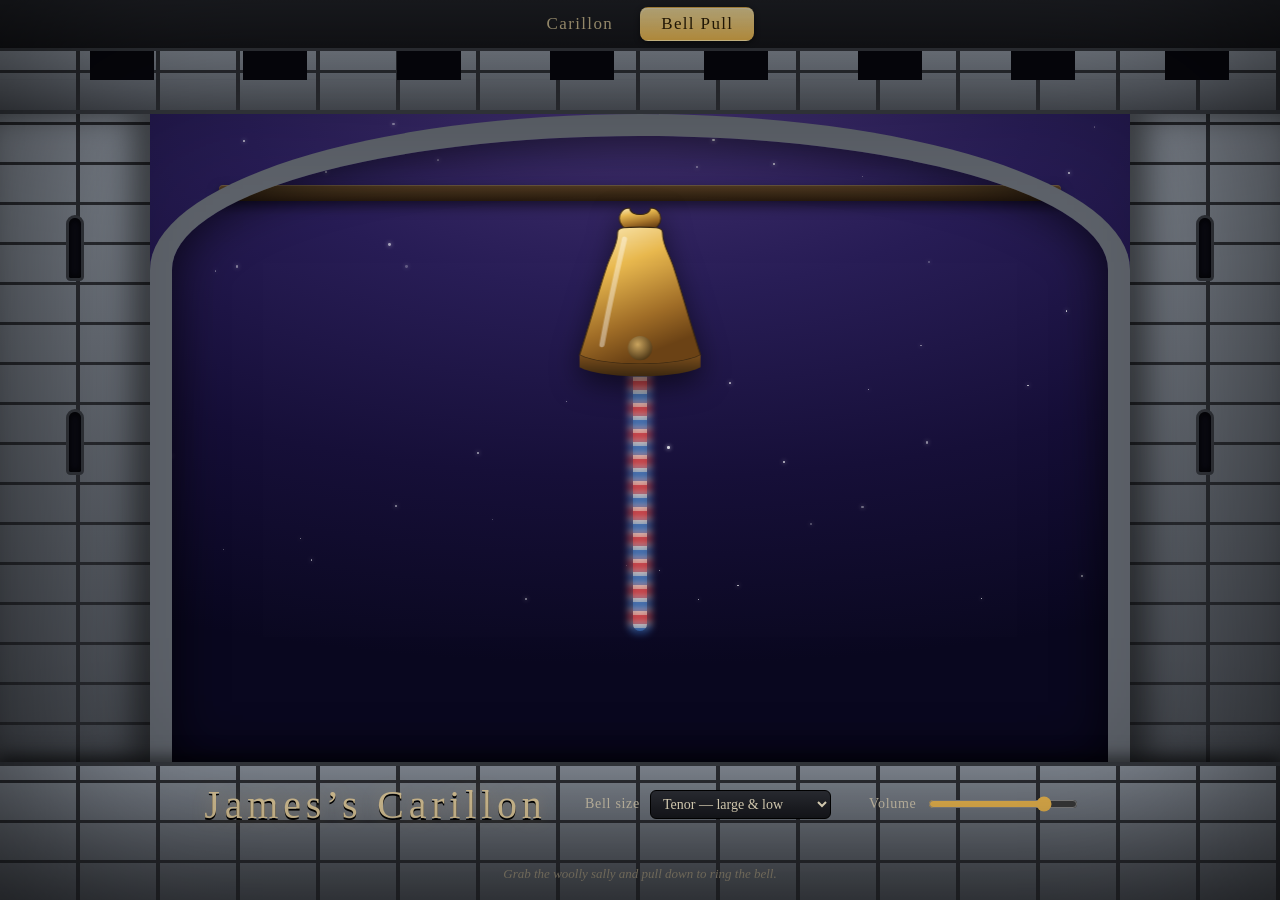
==== ring.html @ b66f0171 "Make the woolly sally the full length of the rope Replace the thin beige rope + fat striped block wi" ====
<!doctype html>
<html lang="en">
<head>
  <meta charset="utf-8" />
  <meta name="viewport" content="width=device-width, initial-scale=1" />
  <title>Bell Pull — James&rsquo;s Carillon</title>
  <meta name="description" content="Pull the woolly sally to ring a big tower bell. Choose the bell size." />
  <link rel="stylesheet" href="styles.css?v=4" />
</head>
<body>
  <!-- Shared SVG gradients for the bell -->
  <svg width="0" height="0" style="position:absolute" aria-hidden="true" focusable="false">
    <defs>
      <linearGradient id="bellGold" x1="0" y1="0" x2="0.35" y2="1">
        <stop offset="0" stop-color="#fff1c4" />
        <stop offset="0.35" stop-color="#e9b94f" />
        <stop offset="0.75" stop-color="#a06d27" />
        <stop offset="1" stop-color="#6b4215" />
      </linearGradient>
      <linearGradient id="bellLip" x1="0" y1="0" x2="0" y2="1">
        <stop offset="0" stop-color="#7a4e1c" />
        <stop offset="1" stop-color="#3c2810" />
      </linearGradient>
      <radialGradient id="clapperGrad" cx="0.4" cy="0.35" r="0.7">
        <stop offset="0" stop-color="#caa45e" />
        <stop offset="1" stop-color="#4a3414" />
      </radialGradient>
    </defs>
  </svg>

  <div class="scene scene--pull">
    <!-- Tab bar: switch between the two instruments -->
    <nav class="tabs" aria-label="Choose instrument">
      <a class="tab" href="index.html">Carillon</a>
      <a class="tab is-active" href="ring.html" aria-current="page">Bell Pull</a>
    </nav>

    <div class="battlement" aria-hidden="true"></div>

    <div class="tower">
      <div class="pillar pillar--left" aria-hidden="true">
        <span class="slit"></span>
        <span class="slit"></span>
      </div>

      <div class="belfry belfry--pull">
        <div class="belfry__sky" id="sky" aria-hidden="true"></div>
        <div class="beam" aria-hidden="true"></div>

        <!-- The big bell, its rope and the woolly sally -->
        <div class="ringer" id="ringer">
          <div class="bigbell" id="bigbell"></div>
          <div class="sally" id="sally"></div>
        </div>

        <div class="belfry__arch" aria-hidden="true"></div>
      </div>

      <div class="pillar pillar--right" aria-hidden="true">
        <span class="slit"></span>
        <span class="slit"></span>
      </div>
    </div>

    <div class="base">
      <div class="nameplate">James&rsquo;s Carillon</div>
      <div class="controls">
        <div class="control">
          <label for="size">Bell size</label>
          <select id="size"></select>
        </div>
        <div class="control">
          <label for="vol">Volume</label>
          <input id="vol" type="range" min="0" max="100" value="80" />
        </div>
      </div>
      <p class="hint">Grab the woolly sally and pull down to ring the bell.</p>
    </div>
  </div>

  <script src="pull.js?v=2" defer></script>
</body>
</html>
---- styles.css ----
:root {
  --stone-1: #818892;
  --stone-2: #5f646c;
  --stone-3: #474b52;
  --stone-4: #34373d;
  --mortar: #2a2c31;
  --gold: #ffe9a8;
  --bg: #07070d;
}

* { box-sizing: border-box; }

html, body { height: 100%; }

body {
  margin: 0;
  font-family: ui-serif, Georgia, "Times New Roman", serif;
  background: var(--bg);
  color: #e8e2d4;
  overflow: hidden;
  -webkit-user-select: none;
  user-select: none;
}

/* ---------- overall frame ---------- */
.scene {
  position: relative;
  height: 100vh;
  height: 100dvh;
  display: grid;
  grid-template-rows: auto clamp(38px, 7vh, 74px) 1fr auto;
}

.scene::after {
  /* soft vignette to give the stone depth */
  content: "";
  position: fixed;
  inset: 0;
  pointer-events: none;
  box-shadow: inset 0 0 220px rgba(0, 0, 0, 0.7);
  z-index: 6;
}

/* Shared masonry texture for stonework */
.battlement,
.pillar,
.base {
  background-color: var(--stone-2);
  background-image:
    repeating-linear-gradient(0deg, transparent 0 37px, var(--mortar) 37px 40px),
    repeating-linear-gradient(90deg, transparent 0 76px, var(--mortar) 76px 80px),
    linear-gradient(180deg, var(--stone-1), var(--stone-3));
}

/* ---------- battlement (top crown) ---------- */
.battlement {
  position: relative;
  z-index: 4;
  border-bottom: 4px solid var(--stone-4);
  box-shadow: 0 6px 14px rgba(0, 0, 0, 0.5);
  -webkit-mask:
    repeating-linear-gradient(to right, #000 0 7%, transparent 7% 12%) top / 100% 46% no-repeat,
    linear-gradient(#000, #000) bottom / 100% 54% no-repeat;
  mask:
    repeating-linear-gradient(to right, #000 0 7%, transparent 7% 12%) top / 100% 46% no-repeat,
    linear-gradient(#000, #000) bottom / 100% 54% no-repeat;
}

/* ---------- tower body & pillars ---------- */
.tower {
  position: relative;
  z-index: 2;
  display: grid;
  grid-template-columns: clamp(46px, 12vw, 150px) 1fr clamp(46px, 12vw, 150px);
  min-height: 0;
}

.pillar {
  position: relative;
}
.pillar--left { box-shadow: inset -18px 0 30px rgba(0, 0, 0, 0.5); }
.pillar--right { box-shadow: inset 18px 0 30px rgba(0, 0, 0, 0.5); }

.slit {
  position: absolute;
  left: 50%;
  transform: translateX(-50%);
  width: clamp(8px, 1vw, 12px);
  height: clamp(38px, 7vh, 60px);
  background: #0c0c16;
  border-radius: 7px 7px 2px 2px;
  box-shadow: 0 0 0 3px var(--stone-4), inset 0 0 8px #000;
}
.pillar .slit:nth-child(1) { top: 16%; }
.pillar .slit:nth-child(2) { top: 46%; }

/* ---------- belfry (the opening the bells hang in) ---------- */
.belfry {
  position: relative;
  overflow: hidden;
  background: #0c0a1e;
}

.belfry__sky {
  position: absolute;
  inset: 0;
  background: radial-gradient(125% 85% at 50% 0%,
    #41306f 0%, #281d56 32%, #160f38 66%, #0a0820 100%);
}

.star {
  position: absolute;
  background: #fff;
  border-radius: 50%;
  box-shadow: 0 0 4px #fff;
}

/* stone arch ring framing the top of the opening */
.belfry__arch {
  position: absolute;
  inset: 0;
  border: clamp(12px, 2vw, 22px) solid var(--stone-2);
  border-bottom: none;
  border-radius: 50% 50% 0 0 / 24% 24% 0 0;
  box-shadow: inset 0 0 50px rgba(0, 0, 0, 0.7);
  pointer-events: none;
  z-index: 3;
}

/* the headstock beam the bells hang from */
.beam {
  position: absolute;
  top: clamp(34px, 11%, 104px);
  left: 7%;
  right: 7%;
  height: clamp(12px, 1.8vh, 18px);
  background: linear-gradient(180deg, #523c22, #271a0e);
  border-radius: 4px;
  box-shadow: 0 5px 12px rgba(0, 0, 0, 0.55), inset 0 1px 0 rgba(255, 255, 255, 0.12);
  z-index: 1;
}

.bells {
  position: absolute;
  left: 0;
  right: 0;
  top: clamp(40px, 11%, 110px);
  bottom: 5%;
  display: flex;
  align-items: flex-start;
  justify-content: center;
  gap: clamp(4px, 1.3vw, 22px);
  padding: 0 6%;
  z-index: 2;
}

/* ---------- a single bell ---------- */
.bell {
  --w: 80px;
  width: var(--w);
  flex: 0 0 auto;
  margin: 0;
  padding: 0;
  border: none;
  background: none;
  cursor: pointer;
  display: flex;
  flex-direction: column;
  align-items: center;
  position: relative;
  -webkit-tap-highlight-color: transparent;
}

.bell__rope {
  width: 4px;
  height: clamp(6px, 1.6vh, 18px);
  background: linear-gradient(180deg, #4a3415, #2a1d0d);
  border-radius: 2px;
}

.bell__pivot {
  width: 100%;
  transform-origin: 50% 6%;
  animation: sway 4s ease-in-out infinite;
  will-change: transform;
}

.bell svg {
  display: block;
  width: 100%;
  height: auto;
  filter: drop-shadow(0 6px 7px rgba(0, 0, 0, 0.55));
}

.bell svg .metal {
  fill: url(#bellGold);
  stroke: #3a2810;
  stroke-width: 0.6;
}

.bell__halo {
  position: absolute;
  top: 4%;
  left: 50%;
  width: 150%;
  aspect-ratio: 1;
  transform: translate(-50%, -8%) scale(0.6);
  border-radius: 50%;
  background: radial-gradient(circle, rgba(255, 224, 150, 0.6), transparent 62%);
  opacity: 0;
  pointer-events: none;
  z-index: -1;
}

.bell__key {
  margin-top: clamp(6px, 1.4vh, 12px);
  font-family: ui-monospace, "SF Mono", Menlo, monospace;
  font-size: clamp(11px, 1.4vw, 16px);
  line-height: 1;
  color: var(--gold);
  background: linear-gradient(180deg, #2c2e35, #16171c);
  border: 1px solid #000;
  border-radius: 6px;
  padding: 5px 0 6px;
  width: clamp(24px, 2.6vw, 36px);
  text-align: center;
  box-shadow: 0 2px 0 #000, inset 0 1px 0 rgba(255, 255, 255, 0.16);
  transition: transform 0.08s ease;
}

/* ---------- ringing state ---------- */
.bell.is-ringing .bell__pivot {
  animation: ring 0.9s cubic-bezier(0.36, 0.07, 0.19, 0.97);
}
.bell.is-ringing .bell__halo {
  animation: halo 0.7s ease-out;
}
.bell.is-ringing .bell__key {
  background: linear-gradient(180deg, #ffe9a8, #e8b54e);
  color: #2e2008;
  transform: translateY(2px);
  box-shadow: 0 0 14px rgba(255, 214, 120, 0.7), inset 0 1px 0 rgba(255, 255, 255, 0.4);
}

@keyframes sway {
  0%, 100% { transform: rotate(-1.4deg); }
  50% { transform: rotate(1.4deg); }
}

@keyframes ring {
  0% { transform: rotate(0deg); }
  10% { transform: rotate(13deg); }
  28% { transform: rotate(-10deg); }
  46% { transform: rotate(7deg); }
  64% { transform: rotate(-4.5deg); }
  82% { transform: rotate(2deg); }
  100% { transform: rotate(0deg); }
}

@keyframes halo {
  0% { opacity: 0.9; transform: translate(-50%, -8%) scale(0.55); }
  100% { opacity: 0; transform: translate(-50%, -8%) scale(1.3); }
}

@media (prefers-reduced-motion: reduce) {
  .bell__pivot { animation: none; }
  .bell.is-ringing .bell__pivot { animation: none; }
}

/* ---------- base & controls ---------- */
.base {
  position: relative;
  z-index: 4;
  border-top: 4px solid var(--stone-4);
  box-shadow: 0 -6px 14px rgba(0, 0, 0, 0.5);
  padding: clamp(10px, 1.6vh, 18px) clamp(14px, 4vw, 44px) clamp(12px, 2vh, 20px);
  display: flex;
  align-items: center;
  justify-content: center;
  flex-wrap: wrap;
  gap: clamp(14px, 3vw, 44px);
}

.nameplate {
  font-size: clamp(20px, 3.4vw, 40px);
  letter-spacing: 0.12em;
  padding-left: 0.12em;
  color: #ddc89a;
  text-shadow: 0 2px 0 #000, 0 0 18px rgba(255, 210, 120, 0.3);
  white-space: nowrap;
}

.controls {
  display: flex;
  align-items: center;
  justify-content: center;
  flex-wrap: wrap;
  gap: clamp(14px, 3vw, 38px);
}

.control {
  display: flex;
  align-items: center;
  gap: 10px;
  font-size: 14px;
  letter-spacing: 0.05em;
  color: #cdc4ad;
}

.control input[type="range"] {
  width: clamp(90px, 12vw, 150px);
  accent-color: #e8b54e;
  cursor: pointer;
}

.control output {
  min-width: 1.6em;
  text-align: center;
  color: var(--gold);
  font-variant-numeric: tabular-nums;
}

.hint {
  flex-basis: 100%;
  margin: 0;
  text-align: center;
  font-size: 13px;
  font-style: italic;
  color: #9a917c;
}

/* ---------- tab bar ---------- */
.tabs {
  display: flex;
  justify-content: center;
  gap: 6px;
  padding: 7px 6px;
  background: linear-gradient(180deg, #23252b, #141519);
  border-bottom: 3px solid var(--stone-4);
  position: relative;
  z-index: 5;
}
.tab {
  font-family: ui-serif, Georgia, "Times New Roman", serif;
  font-size: clamp(13px, 1.6vw, 17px);
  letter-spacing: 0.08em;
  color: #cdbd92;
  text-decoration: none;
  padding: 6px 20px;
  border-radius: 8px;
  border: 1px solid transparent;
  transition: color 0.15s, background 0.15s;
}
.tab:hover {
  color: var(--gold);
  background: rgba(255, 255, 255, 0.06);
}
.tab.is-active {
  color: #2e2008;
  background: linear-gradient(180deg, #ffe9a8, #e8b54e);
  box-shadow: inset 0 1px 0 rgba(255, 255, 255, 0.4), 0 2px 6px rgba(0, 0, 0, 0.45);
}

/* ---------- controls: select ---------- */
.control select {
  font-family: ui-serif, Georgia, serif;
  font-size: 14px;
  color: #f0e6c8;
  background: linear-gradient(180deg, #2c2e35, #16171c);
  border: 1px solid #000;
  border-radius: 6px;
  padding: 5px 8px;
  cursor: pointer;
}

/* ---------- bell-pull page ---------- */
.ringer {
  position: absolute;
  left: 0;
  right: 0;
  top: clamp(40px, 11%, 110px);
  bottom: 3%;
  z-index: 2;
  touch-action: none;
}

.bigbell {
  position: absolute;
  left: 50%;
  top: 0;
  transform: translateX(-50%);
  transform-origin: 50% 10%;
  z-index: 3;
  will-change: transform;
  pointer-events: none;
}
.bigbell svg {
  display: block;
  width: 100%;
  height: auto;
  filter: drop-shadow(0 10px 14px rgba(0, 0, 0, 0.55));
}
.bigbell svg .metal {
  fill: url(#bellGold);
  stroke: #3a2810;
  stroke-width: 0.6;
}
.bigbell__halo {
  position: absolute;
  left: 50%;
  top: 34%;
  width: 150%;
  aspect-ratio: 1;
  transform: translate(-50%, -50%) scale(0.6);
  border-radius: 50%;
  background: radial-gradient(circle, rgba(255, 224, 150, 0.6), transparent 62%);
  opacity: 0;
  pointer-events: none;
  z-index: -1;
}
.bigbell.is-ringing .bigbell__halo {
  animation: halo-big 0.8s ease-out;
}
.bigbell.springing {
  transition: transform 0.9s cubic-bezier(0.18, 1.45, 0.5, 1);
}

@keyframes halo-big {
  0% { opacity: 0.85; transform: translate(-50%, -50%) scale(0.55); }
  100% { opacity: 0; transform: translate(-50%, -50%) scale(1.35); }
}

/* The whole rope is the woolly sally: full length, coloured all the way down,
   at twice the old 7px rope width. */
.sally {
  position: absolute;
  left: 50%;
  width: 14px;
  transform: translateX(-50%);
  z-index: 2;
  cursor: grab;
  border-radius: 7px;
  box-shadow: inset 0 0 6px rgba(0, 0, 0, 0.28);
  background: repeating-linear-gradient(
    180deg,
    #c0303a 0 9px, #efe6d0 9px 13px, #2f5fa8 13px 22px, #efe6d0 22px 26px
  );
}
.sally::before {
  /* soft, fuzzy wool the whole length */
  content: "";
  position: absolute;
  inset: -3px -5px;
  border-radius: 9px;
  background: inherit;
  filter: blur(3.5px);
  opacity: 0.6;
  z-index: -1;
}
.sally.is-grabbing {
  cursor: grabbing;
}

.ringer.springing .sally {
  transition: height 0.7s cubic-bezier(0.2, 1.25, 0.4, 1);
}
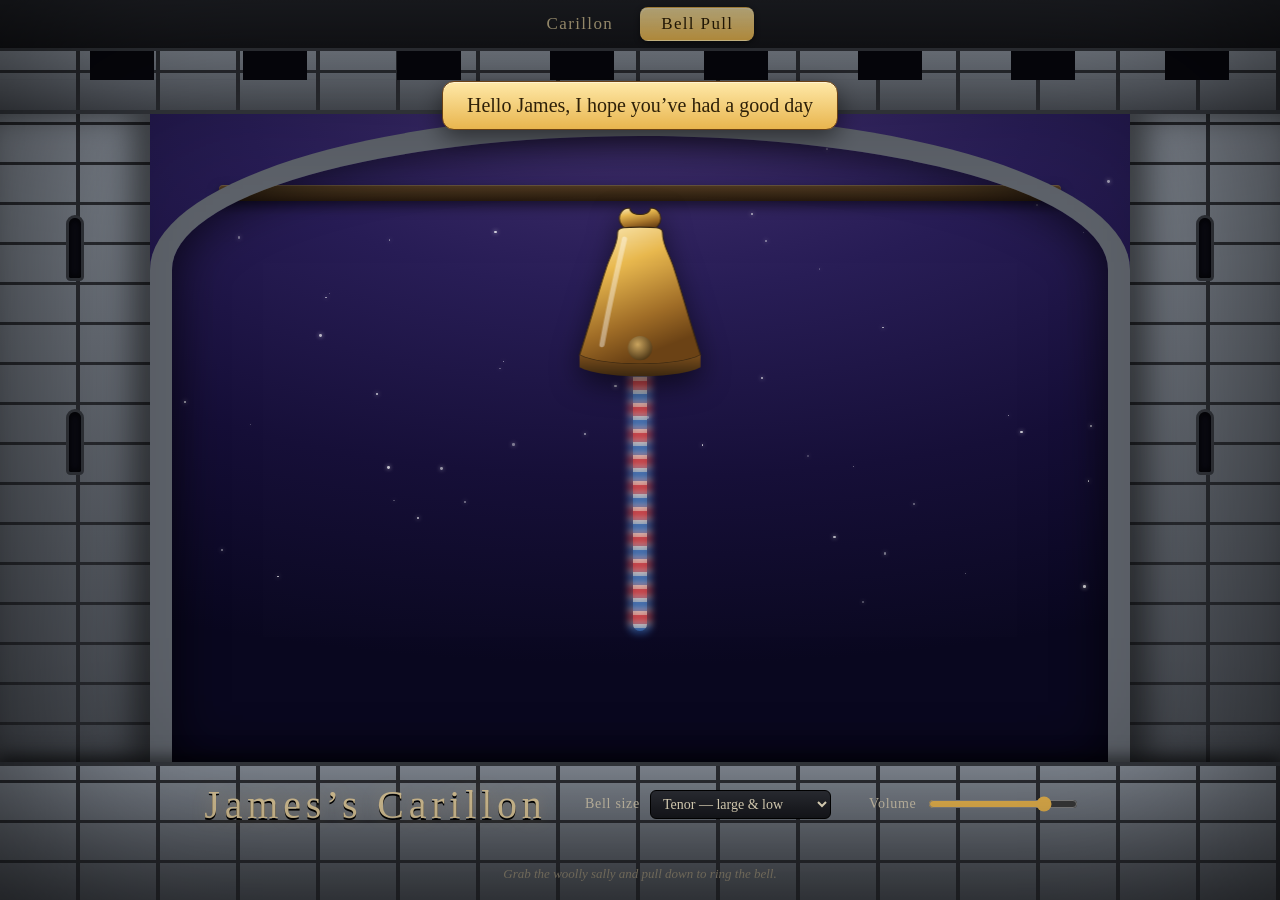
==== commit 0e4f8093: "Add a welcome message on every page load A themed gold banner reading "Hello James, I hope you've ha" ====
--- a/ring.html
+++ b/ring.html
@@ -5,7 +5,7 @@
   <meta name="viewport" content="width=device-width, initial-scale=1" />
   <title>Bell Pull — James&rsquo;s Carillon</title>
   <meta name="description" content="Pull the woolly sally to ring a big tower bell. Choose the bell size." />
-  <link rel="stylesheet" href="styles.css?v=4" />
+  <link rel="stylesheet" href="styles.css?v=5" />
 </head>
 <body>
   <!-- Shared SVG gradients for the bell -->
@@ -78,6 +78,7 @@
     </div>
   </div>
 
+  <script src="welcome.js?v=1" defer></script>
   <script src="pull.js?v=2" defer></script>
 </body>
 </html>
--- a/styles.css
+++ b/styles.css
@@ -464,3 +464,40 @@
 .ringer.springing .sally {
   transition: height 0.7s cubic-bezier(0.2, 1.25, 0.4, 1);
 }
+
+/* ---------- welcome message (shown on every page load) ---------- */
+.welcome {
+  position: fixed;
+  top: clamp(58px, 9vh, 96px);
+  left: 50%;
+  z-index: 50;
+  max-width: min(90vw, 470px);
+  text-align: center;
+  font-family: ui-serif, Georgia, "Times New Roman", serif;
+  font-size: clamp(15px, 2vw, 20px);
+  color: #2e2008;
+  background: linear-gradient(180deg, #ffe9a8, #e8b54e);
+  border: 1px solid #6b4215;
+  border-radius: 12px;
+  padding: 12px 24px;
+  box-shadow: 0 8px 24px rgba(0, 0, 0, 0.5), inset 0 1px 0 rgba(255, 255, 255, 0.5);
+  opacity: 0;
+  transform: translate(-50%, -12px);
+  pointer-events: none;
+  cursor: pointer;
+  transition: opacity 0.5s ease, transform 0.5s cubic-bezier(0.2, 1.1, 0.4, 1);
+}
+.welcome.is-shown {
+  opacity: 1;
+  transform: translate(-50%, 0);
+  pointer-events: auto;
+}
+.welcome.is-hiding {
+  opacity: 0;
+  transform: translate(-50%, -12px);
+}
+@media (prefers-reduced-motion: reduce) {
+  .welcome {
+    transition: opacity 0.3s ease;
+  }
+}
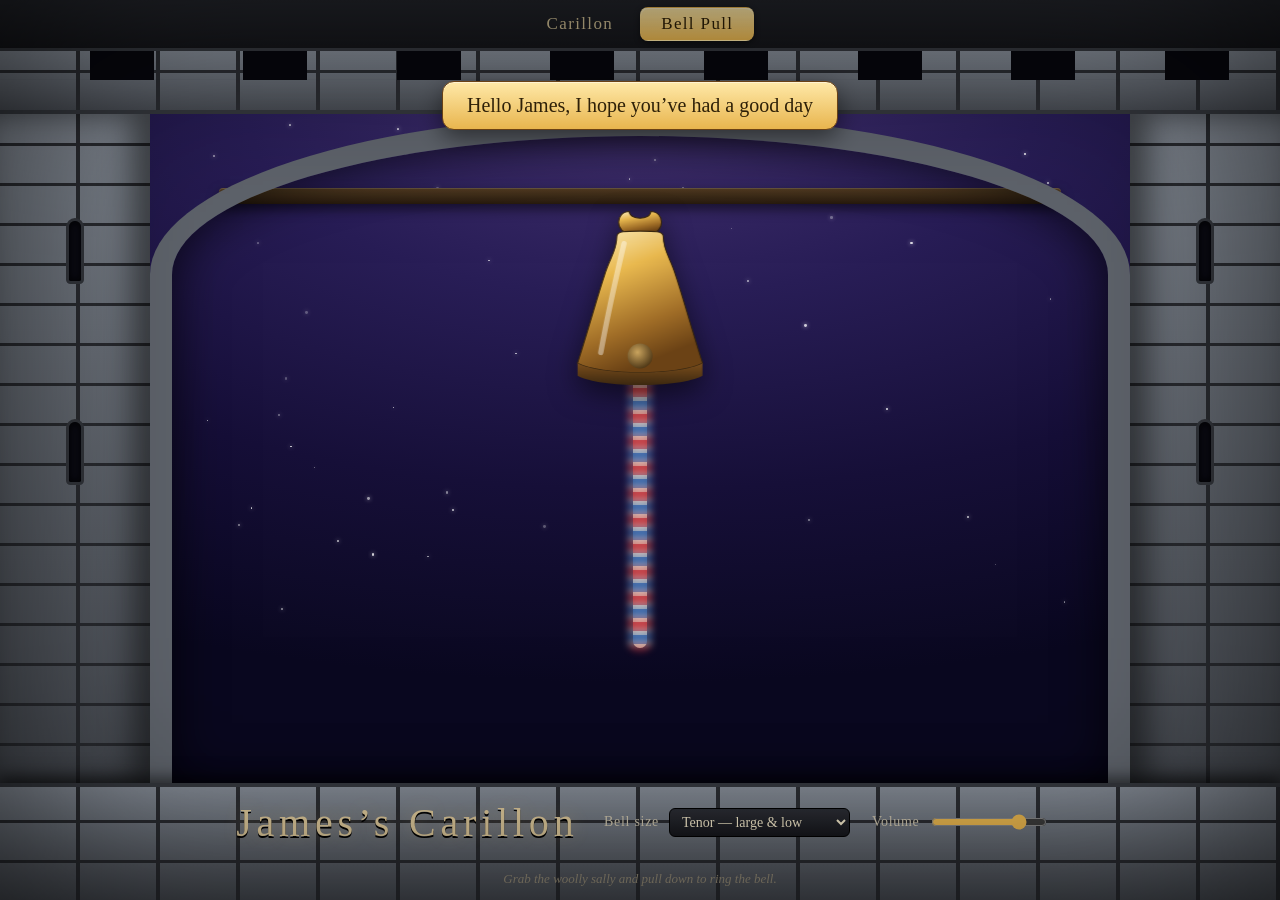
==== commit fc850ec7: "Carillon: fart mode, two-row layout at 12+, and "8 bells on E" - 💨 Fart mode (fun button): swaps the" ====
--- a/ring.html
+++ b/ring.html
@@ -5,7 +5,7 @@
   <meta name="viewport" content="width=device-width, initial-scale=1" />
   <title>Bell Pull — James&rsquo;s Carillon</title>
   <meta name="description" content="Pull the woolly sally to ring a big tower bell. Choose the bell size." />
-  <link rel="stylesheet" href="styles.css?v=5" />
+  <link rel="stylesheet" href="styles.css?v=6" />
 </head>
 <body>
   <!-- Shared SVG gradients for the bell -->
--- a/styles.css
+++ b/styles.css
@@ -273,12 +273,12 @@
   z-index: 4;
   border-top: 4px solid var(--stone-4);
   box-shadow: 0 -6px 14px rgba(0, 0, 0, 0.5);
-  padding: clamp(10px, 1.6vh, 18px) clamp(14px, 4vw, 44px) clamp(12px, 2vh, 20px);
+  padding: clamp(8px, 1.3vh, 15px) clamp(12px, 3vw, 36px) clamp(8px, 1.4vh, 15px);
   display: flex;
   align-items: center;
   justify-content: center;
   flex-wrap: wrap;
-  gap: clamp(14px, 3vw, 44px);
+  gap: clamp(10px, 2vw, 28px);
 }
 
 .nameplate {
@@ -295,7 +295,7 @@
   align-items: center;
   justify-content: center;
   flex-wrap: wrap;
-  gap: clamp(14px, 3vw, 38px);
+  gap: clamp(10px, 2vw, 22px);
 }
 
 .control {
@@ -308,7 +308,7 @@
 }
 
 .control input[type="range"] {
-  width: clamp(90px, 12vw, 150px);
+  width: clamp(76px, 9vw, 116px);
   accent-color: #e8b54e;
   cursor: pointer;
 }
@@ -501,3 +501,67 @@
     transition: opacity 0.3s ease;
   }
 }
+
+/* ---------- toggle buttons (8-on-E, fart mode) ---------- */
+.control--toggles {
+  gap: 8px;
+}
+.toggle-btn {
+  font-family: ui-serif, Georgia, "Times New Roman", serif;
+  font-size: 13px;
+  letter-spacing: 0.03em;
+  color: #cdc4ad;
+  background: linear-gradient(180deg, #2c2e35, #16171c);
+  border: 1px solid #000;
+  border-radius: 8px;
+  padding: 7px 13px;
+  cursor: pointer;
+  white-space: nowrap;
+  box-shadow: inset 0 1px 0 rgba(255, 255, 255, 0.08);
+  transition: color 0.12s ease, background 0.12s ease, box-shadow 0.12s ease;
+}
+.toggle-btn:hover {
+  color: var(--gold);
+}
+.toggle-btn[aria-pressed="true"] {
+  color: #2e2008;
+  background: linear-gradient(180deg, #ffe9a8, #e8b54e);
+  border-color: #6b4215;
+  box-shadow: inset 0 1px 0 rgba(255, 255, 255, 0.4), 0 0 12px rgba(255, 214, 120, 0.45);
+}
+.toggle-btn--fun[aria-pressed="true"] {
+  color: #1e2e0c;
+  background: linear-gradient(180deg, #bdec88, #6fae3a);
+  border-color: #3c5a1a;
+  box-shadow: inset 0 1px 0 rgba(255, 255, 255, 0.4), 0 0 12px rgba(150, 225, 95, 0.55);
+}
+
+/* ---------- two-row bell layout (12+ bells) ---------- */
+.bells.bells--stacked {
+  flex-direction: column;
+  align-items: center;
+  justify-content: flex-start;
+  gap: clamp(14px, 3.5vh, 40px);
+  top: clamp(24px, 7%, 78px);
+}
+.bell-row {
+  position: relative;
+  display: flex;
+  align-items: flex-start;
+  justify-content: center;
+  gap: clamp(3px, 1vw, 14px);
+  width: 100%;
+  padding-top: 12px;
+}
+.bell-row::before {
+  content: "";
+  position: absolute;
+  top: 0;
+  left: 4%;
+  right: 4%;
+  height: clamp(10px, 1.6vh, 16px);
+  background: linear-gradient(180deg, #523c22, #271a0e);
+  border-radius: 4px;
+  box-shadow: 0 5px 12px rgba(0, 0, 0, 0.55), inset 0 1px 0 rgba(255, 255, 255, 0.12);
+  z-index: 0;
+}
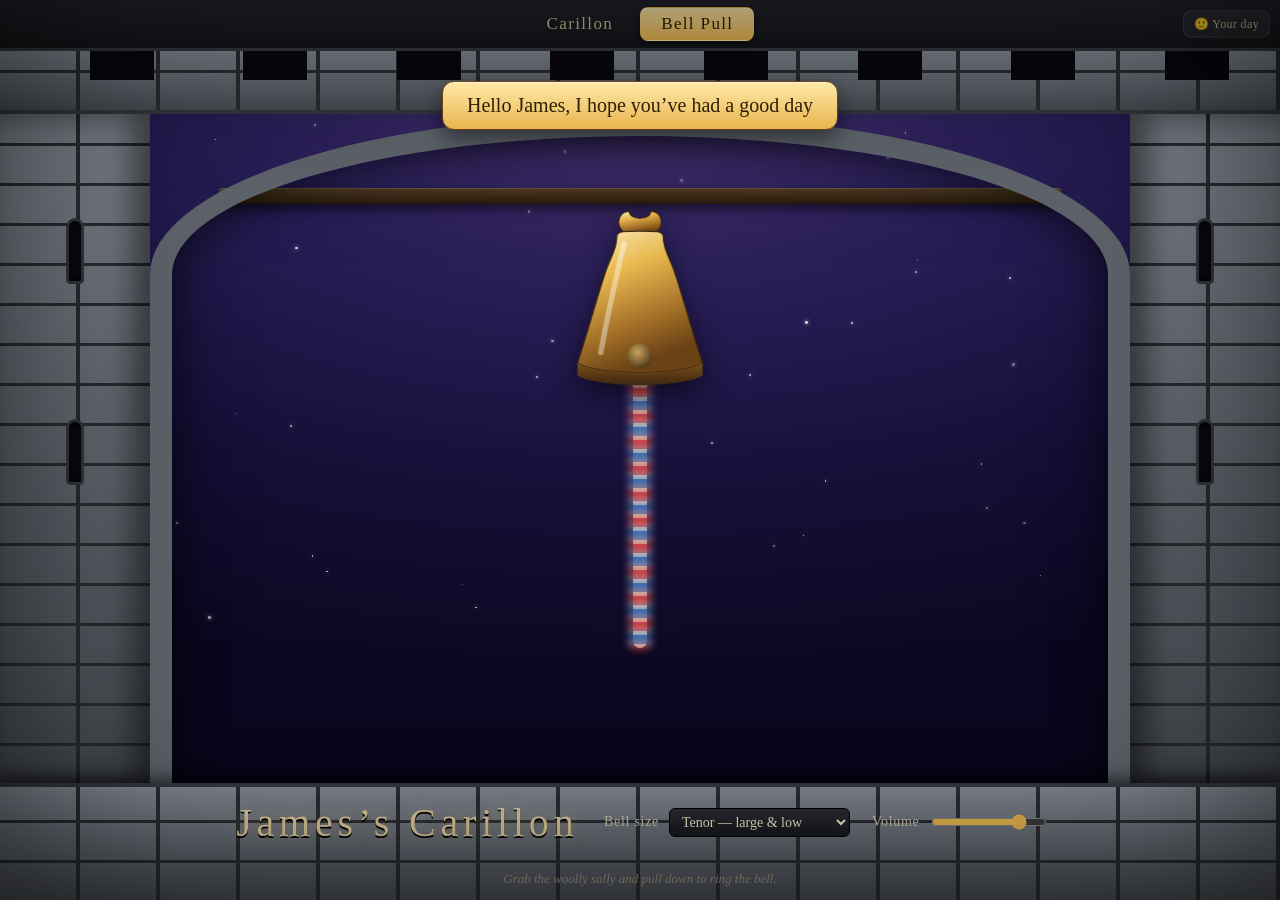
==== commit d4e5fb77: "Add mood recorder front-end (Google Sheets method) "How was your day, James?" modal: pick an emoji (" ====
--- a/ring.html
+++ b/ring.html
@@ -5,7 +5,7 @@
   <meta name="viewport" content="width=device-width, initial-scale=1" />
   <title>Bell Pull — James&rsquo;s Carillon</title>
   <meta name="description" content="Pull the woolly sally to ring a big tower bell. Choose the bell size." />
-  <link rel="stylesheet" href="styles.css?v=6" />
+  <link rel="stylesheet" href="styles.css?v=7" />
 </head>
 <body>
   <!-- Shared SVG gradients for the bell -->
@@ -78,6 +78,7 @@
     </div>
   </div>
 
+  <script src="mood.js?v=1" defer></script>
   <script src="welcome.js?v=1" defer></script>
   <script src="pull.js?v=2" defer></script>
 </body>
--- a/styles.css
+++ b/styles.css
@@ -565,3 +565,133 @@
   box-shadow: 0 5px 12px rgba(0, 0, 0, 0.55), inset 0 1px 0 rgba(255, 255, 255, 0.12);
   z-index: 0;
 }
+
+/* ---------- mood recorder ---------- */
+.mood-trigger {
+  position: absolute;
+  right: 10px;
+  top: 50%;
+  transform: translateY(-50%);
+  font-family: ui-serif, Georgia, "Times New Roman", serif;
+  font-size: 12px;
+  letter-spacing: 0.03em;
+  color: #cdbd92;
+  background: rgba(255, 255, 255, 0.06);
+  border: 1px solid rgba(255, 255, 255, 0.12);
+  border-radius: 8px;
+  padding: 5px 10px;
+  cursor: pointer;
+  transition: color 0.15s, background 0.15s;
+}
+.mood-trigger:hover {
+  color: var(--gold);
+  background: rgba(255, 255, 255, 0.12);
+}
+@media (max-width: 560px) {
+  .mood-trigger span { display: none; }
+}
+
+.mood-modal {
+  position: fixed;
+  inset: 0;
+  z-index: 60;
+  display: flex;
+  align-items: center;
+  justify-content: center;
+  padding: 16px;
+  background: rgba(8, 6, 18, 0.66);
+  opacity: 0;
+  transition: opacity 0.25s ease;
+}
+.mood-modal.is-open { opacity: 1; }
+.mood-modal[hidden] { display: none; }
+
+.mood-card {
+  position: relative;
+  width: min(94vw, 420px);
+  background: linear-gradient(180deg, #2a2c33, #181a1f);
+  border: 1px solid #6b4215;
+  border-radius: 16px;
+  padding: 28px 24px 24px;
+  text-align: center;
+  color: #e8e2d4;
+  box-shadow: 0 20px 60px rgba(0, 0, 0, 0.6), inset 0 1px 0 rgba(255, 255, 255, 0.08);
+  transform: translateY(12px) scale(0.97);
+  transition: transform 0.25s cubic-bezier(0.2, 1.1, 0.4, 1);
+}
+.mood-modal.is-open .mood-card { transform: none; }
+
+.mood-q {
+  margin: 0 0 18px;
+  font-family: ui-serif, Georgia, "Times New Roman", serif;
+  font-size: clamp(19px, 3.4vw, 24px);
+  color: var(--gold);
+}
+.mood-close {
+  position: absolute;
+  top: 8px;
+  right: 13px;
+  background: none;
+  border: none;
+  color: #9a917c;
+  font-size: 26px;
+  line-height: 1;
+  cursor: pointer;
+}
+.mood-close:hover { color: var(--gold); }
+
+.mood-step--emoji { display: flex; gap: 12px; justify-content: center; }
+.mood-emoji {
+  flex: 1;
+  display: flex;
+  flex-direction: column;
+  align-items: center;
+  gap: 7px;
+  font-family: ui-serif, Georgia, "Times New Roman", serif;
+  font-size: 14px;
+  color: #cdc4ad;
+  background: linear-gradient(180deg, #34373f, #1d1f24);
+  border: 1px solid #000;
+  border-radius: 12px;
+  padding: 14px 6px;
+  cursor: pointer;
+  transition: color 0.12s, border-color 0.12s, transform 0.12s, box-shadow 0.12s;
+}
+.mood-emoji span { font-size: 38px; line-height: 1; }
+.mood-emoji:hover {
+  color: var(--gold);
+  border-color: #6b4215;
+  transform: translateY(-2px);
+  box-shadow: 0 0 14px rgba(255, 214, 120, 0.3);
+}
+
+.mood-sub { margin: 0 0 14px; color: #cdc4ad; font-size: 15px; }
+.mood-sub strong { color: var(--gold); }
+.mood-reasons { display: flex; gap: 10px; justify-content: center; flex-wrap: wrap; }
+.mood-reason {
+  font-family: ui-serif, Georgia, "Times New Roman", serif;
+  font-size: 14px;
+  color: #2e2008;
+  background: linear-gradient(180deg, #ffe9a8, #e8b54e);
+  border: 1px solid #6b4215;
+  border-radius: 10px;
+  padding: 10px 18px;
+  cursor: pointer;
+  transition: transform 0.12s, box-shadow 0.12s;
+}
+.mood-reason:hover { transform: translateY(-2px); box-shadow: 0 0 14px rgba(255, 214, 120, 0.5); }
+.mood-back {
+  margin-top: 14px;
+  background: none;
+  border: none;
+  color: #9a917c;
+  font-size: 13px;
+  font-style: italic;
+  cursor: pointer;
+}
+.mood-back:hover { color: var(--gold); }
+.mood-thanks { font-size: 18px; color: var(--gold); margin: 14px 0 6px; }
+
+@media (prefers-reduced-motion: reduce) {
+  .mood-modal, .mood-card { transition: opacity 0.2s ease; }
+}
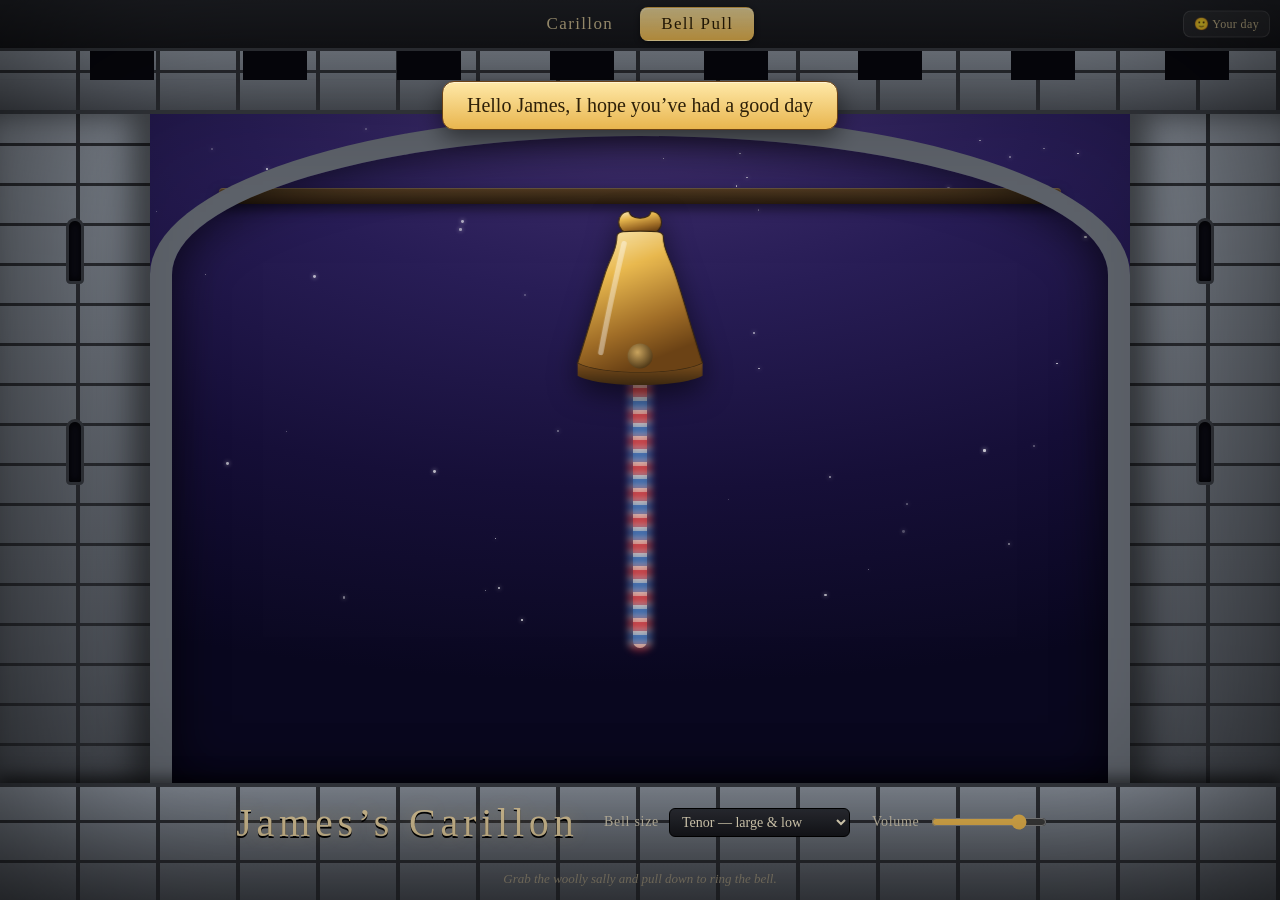
==== commit 4a4a15fb: "Gate the mood tracker daily between 15:00-20:00 On the first visit of the day during 15:00-20:00 (lo" ====
--- a/ring.html
+++ b/ring.html
@@ -5,7 +5,7 @@
   <meta name="viewport" content="width=device-width, initial-scale=1" />
   <title>Bell Pull — James&rsquo;s Carillon</title>
   <meta name="description" content="Pull the woolly sally to ring a big tower bell. Choose the bell size." />
-  <link rel="stylesheet" href="styles.css?v=7" />
+  <link rel="stylesheet" href="styles.css?v=8" />
 </head>
 <body>
   <!-- Shared SVG gradients for the bell -->
@@ -78,7 +78,7 @@
     </div>
   </div>
 
-  <script src="mood.js?v=1" defer></script>
+  <script src="mood.js?v=2" defer></script>
   <script src="welcome.js?v=1" defer></script>
   <script src="pull.js?v=2" defer></script>
 </body>
--- a/styles.css
+++ b/styles.css
@@ -692,6 +692,17 @@
 .mood-back:hover { color: var(--gold); }
 .mood-thanks { font-size: 18px; color: var(--gold); margin: 14px 0 6px; }
 
+/* gate mode: mandatory, no escape hatch */
+.mood-gatenote { display: none; }
+.mood-modal--gate .mood-close { display: none; }
+.mood-modal--gate .mood-gatenote {
+  display: block;
+  margin: -8px 0 16px;
+  font-size: 13px;
+  font-style: italic;
+  color: #c0a35a;
+}
+
 @media (prefers-reduced-motion: reduce) {
   .mood-modal, .mood-card { transition: opacity 0.2s ease; }
 }
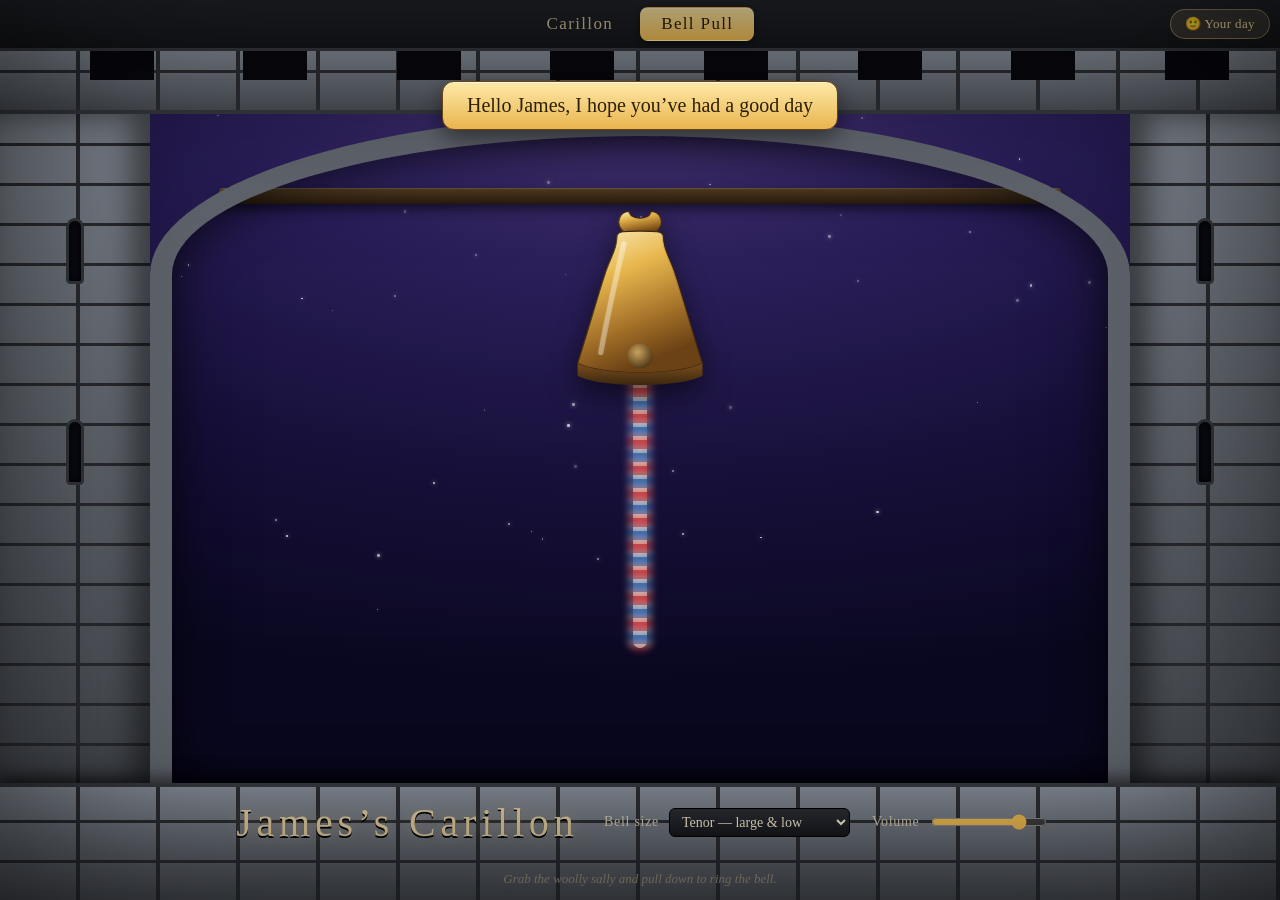
==== commit cd86897e: "Make the "Your day" mood button prominent The manual mood-logging button (top-right of the tab bar) " ====
--- a/ring.html
+++ b/ring.html
@@ -5,7 +5,7 @@
   <meta name="viewport" content="width=device-width, initial-scale=1" />
   <title>Bell Pull — James&rsquo;s Carillon</title>
   <meta name="description" content="Pull the woolly sally to ring a big tower bell. Choose the bell size." />
-  <link rel="stylesheet" href="styles.css?v=8" />
+  <link rel="stylesheet" href="styles.css?v=9" />
 </head>
 <body>
   <!-- Shared SVG gradients for the bell -->
--- a/styles.css
+++ b/styles.css
@@ -573,19 +573,20 @@
   top: 50%;
   transform: translateY(-50%);
   font-family: ui-serif, Georgia, "Times New Roman", serif;
-  font-size: 12px;
+  font-size: 13px;
   letter-spacing: 0.03em;
-  color: #cdbd92;
-  background: rgba(255, 255, 255, 0.06);
-  border: 1px solid rgba(255, 255, 255, 0.12);
-  border-radius: 8px;
-  padding: 5px 10px;
-  cursor: pointer;
-  transition: color 0.15s, background 0.15s;
+  color: var(--gold);
+  background: rgba(255, 233, 168, 0.13);
+  border: 1px solid rgba(255, 214, 120, 0.45);
+  border-radius: 999px;
+  padding: 6px 14px;
+  cursor: pointer;
+  transition: color 0.15s, background 0.15s, box-shadow 0.15s;
 }
 .mood-trigger:hover {
-  color: var(--gold);
-  background: rgba(255, 255, 255, 0.12);
+  color: #fff4d6;
+  background: rgba(255, 233, 168, 0.24);
+  box-shadow: 0 0 12px rgba(255, 214, 120, 0.4);
 }
 @media (max-width: 560px) {
   .mood-trigger span { display: none; }
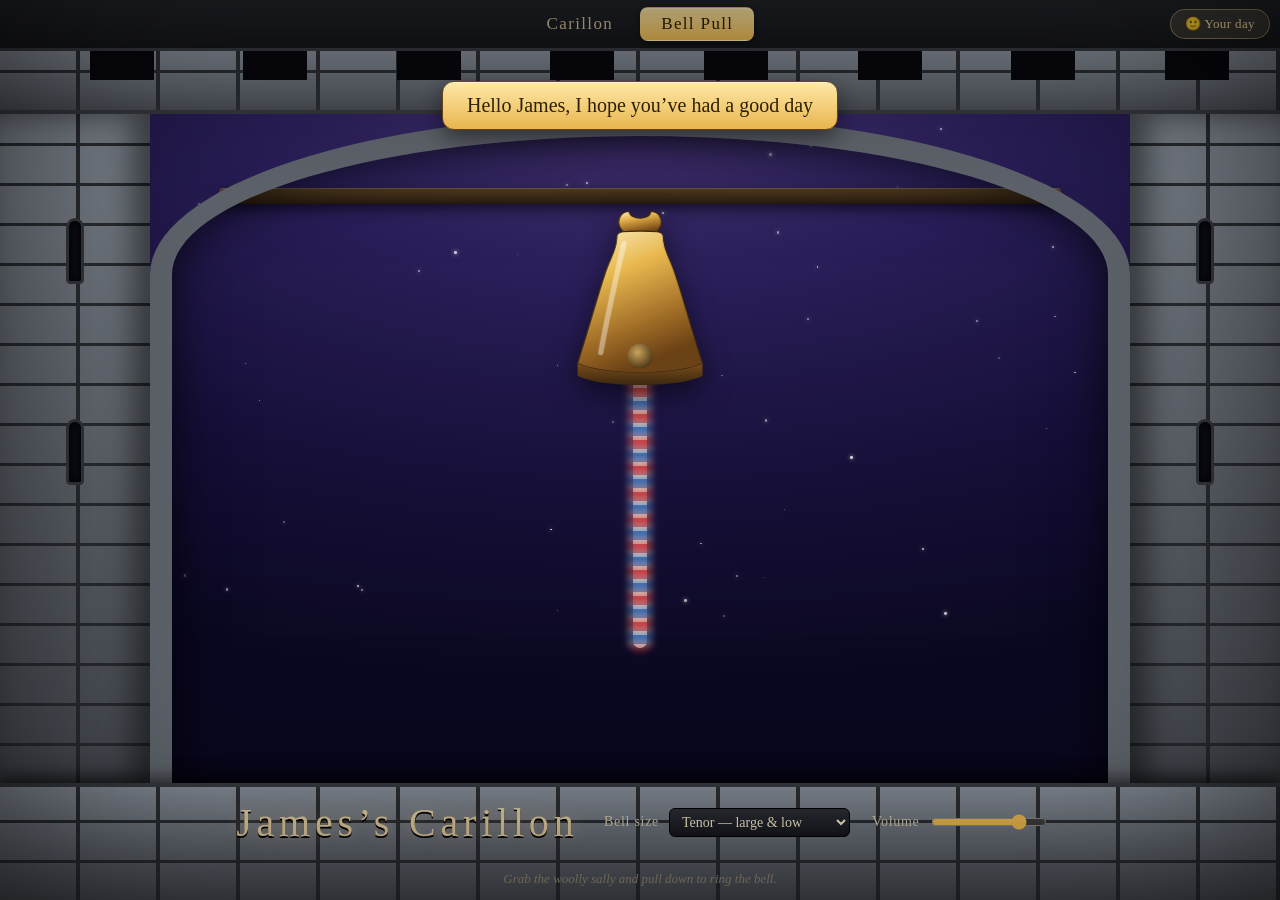
==== commit 8f62a6e1: "Contextual mood reasons tuned for James + fix step hiding Reasons are now per-emoji, in concrete gen" ====
--- a/ring.html
+++ b/ring.html
@@ -5,7 +5,7 @@
   <meta name="viewport" content="width=device-width, initial-scale=1" />
   <title>Bell Pull — James&rsquo;s Carillon</title>
   <meta name="description" content="Pull the woolly sally to ring a big tower bell. Choose the bell size." />
-  <link rel="stylesheet" href="styles.css?v=9" />
+  <link rel="stylesheet" href="styles.css?v=10" />
 </head>
 <body>
   <!-- Shared SVG gradients for the bell -->
@@ -78,7 +78,7 @@
     </div>
   </div>
 
-  <script src="mood.js?v=2" defer></script>
+  <script src="mood.js?v=3" defer></script>
   <script src="welcome.js?v=1" defer></script>
   <script src="pull.js?v=2" defer></script>
 </body>
--- a/styles.css
+++ b/styles.css
@@ -641,6 +641,7 @@
 }
 .mood-close:hover { color: var(--gold); }
 
+.mood-step[hidden] { display: none; } /* beat the .mood-step--emoji display rule */
 .mood-step--emoji { display: flex; gap: 12px; justify-content: center; }
 .mood-emoji {
   flex: 1;
@@ -668,19 +669,25 @@
 
 .mood-sub { margin: 0 0 14px; color: #cdc4ad; font-size: 15px; }
 .mood-sub strong { color: var(--gold); }
-.mood-reasons { display: flex; gap: 10px; justify-content: center; flex-wrap: wrap; }
+.mood-reasons { display: flex; flex-direction: column; gap: 9px; }
 .mood-reason {
+  display: flex;
+  align-items: center;
+  gap: 11px;
+  width: 100%;
+  text-align: left;
   font-family: ui-serif, Georgia, "Times New Roman", serif;
-  font-size: 14px;
+  font-size: 15px;
   color: #2e2008;
   background: linear-gradient(180deg, #ffe9a8, #e8b54e);
   border: 1px solid #6b4215;
-  border-radius: 10px;
-  padding: 10px 18px;
+  border-radius: 12px;
+  padding: 12px 16px;
   cursor: pointer;
   transition: transform 0.12s, box-shadow 0.12s;
 }
-.mood-reason:hover { transform: translateY(-2px); box-shadow: 0 0 14px rgba(255, 214, 120, 0.5); }
+.mood-reason:hover { transform: translateY(-1px); box-shadow: 0 0 14px rgba(255, 214, 120, 0.5); }
+.mood-reason__emoji { font-size: 22px; line-height: 1; }
 .mood-back {
   margin-top: 14px;
   background: none;
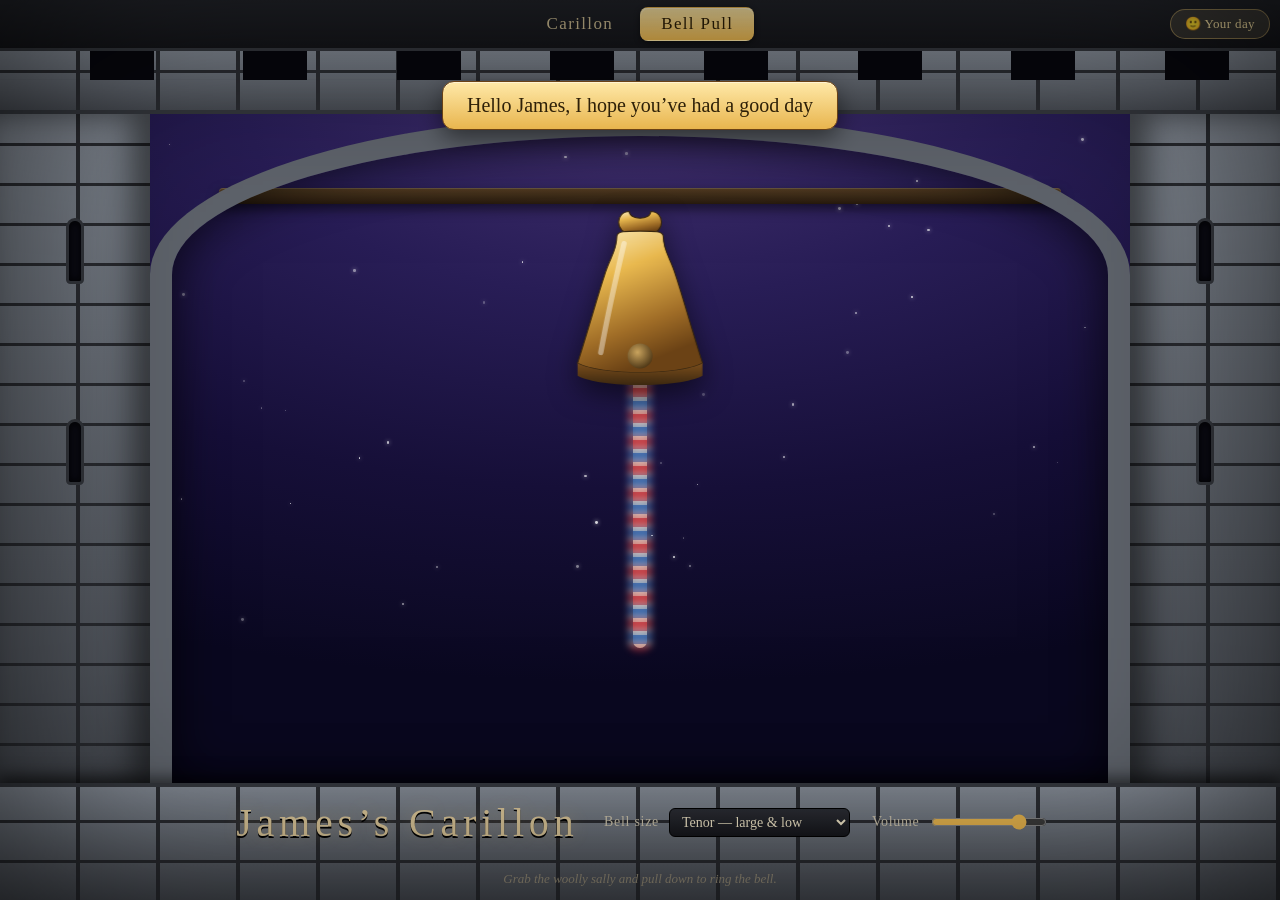
==== commit 242a450a: "Wire the mood recorder to the Google Apps Script endpoint Set ENDPOINT to the deployed web-app /exec" ====
--- a/ring.html
+++ b/ring.html
@@ -78,7 +78,7 @@
     </div>
   </div>
 
-  <script src="mood.js?v=3" defer></script>
+  <script src="mood.js?v=4" defer></script>
   <script src="welcome.js?v=1" defer></script>
   <script src="pull.js?v=2" defer></script>
 </body>
